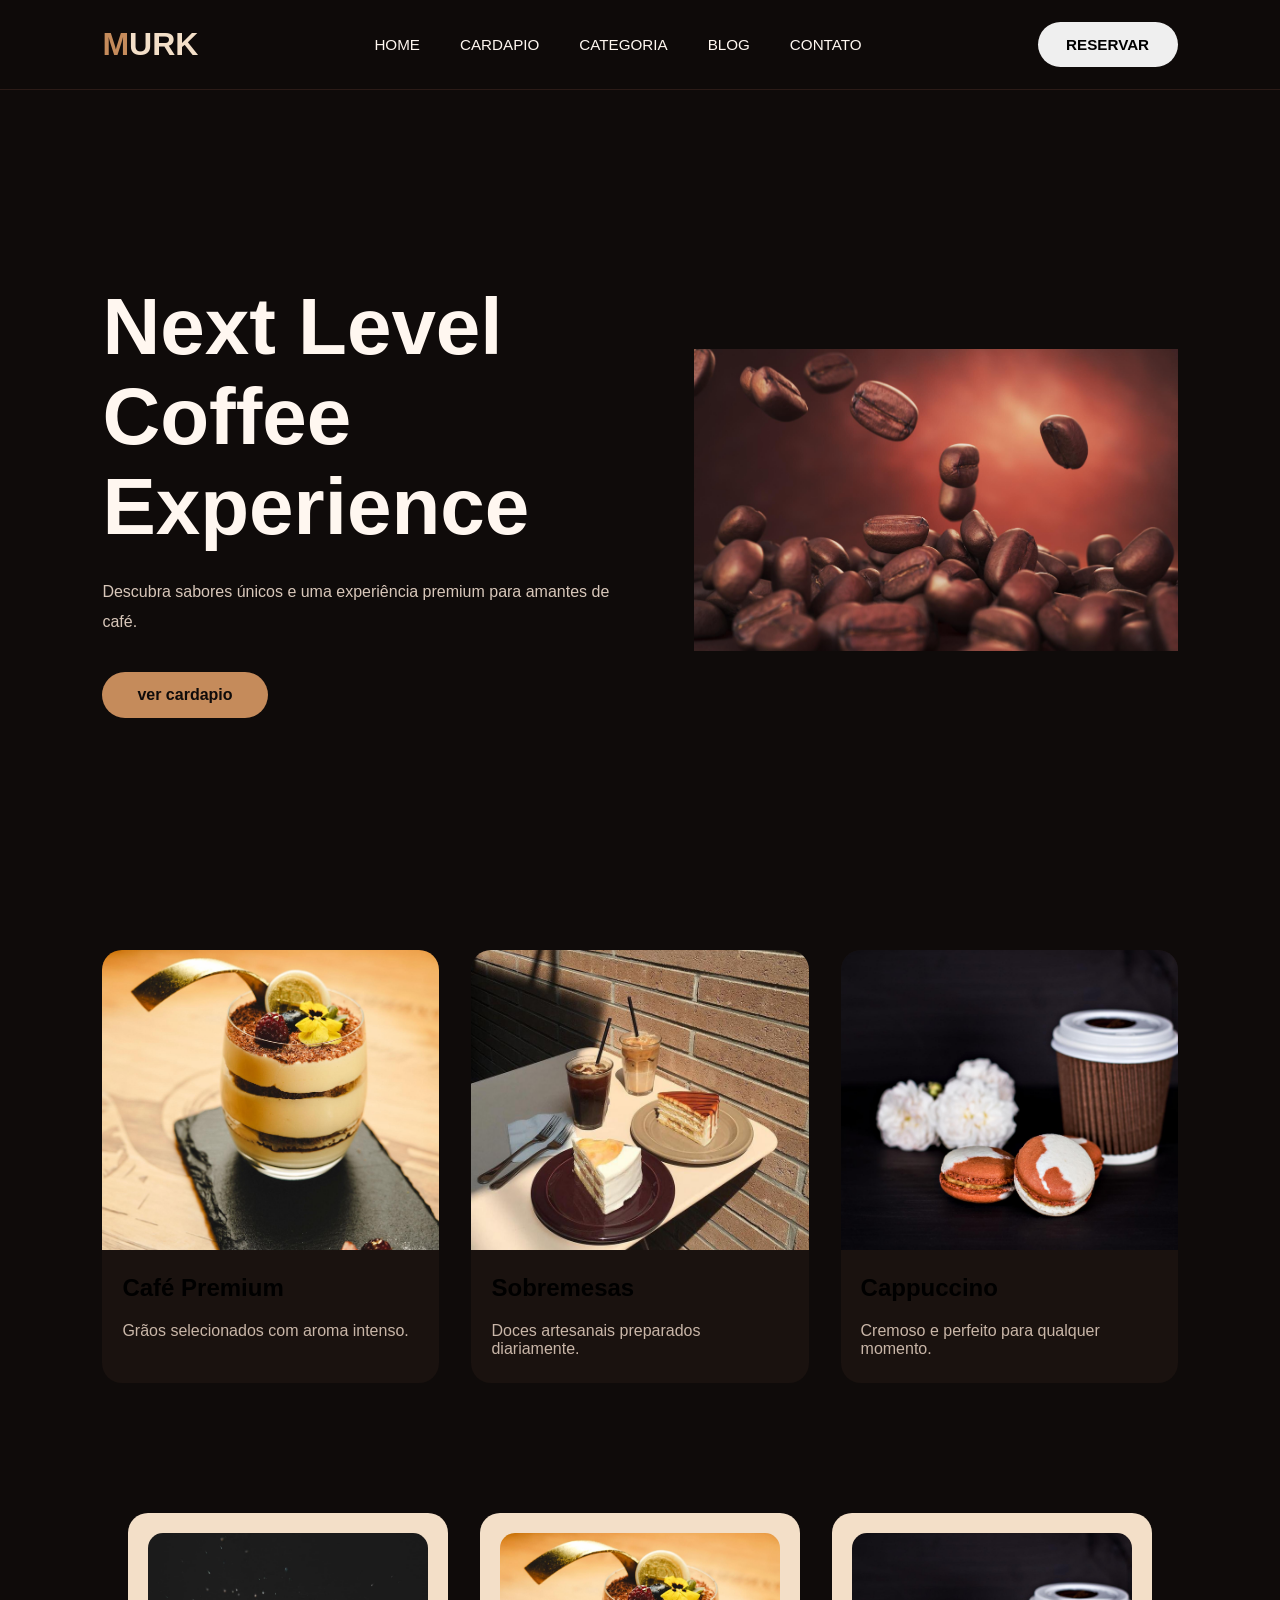
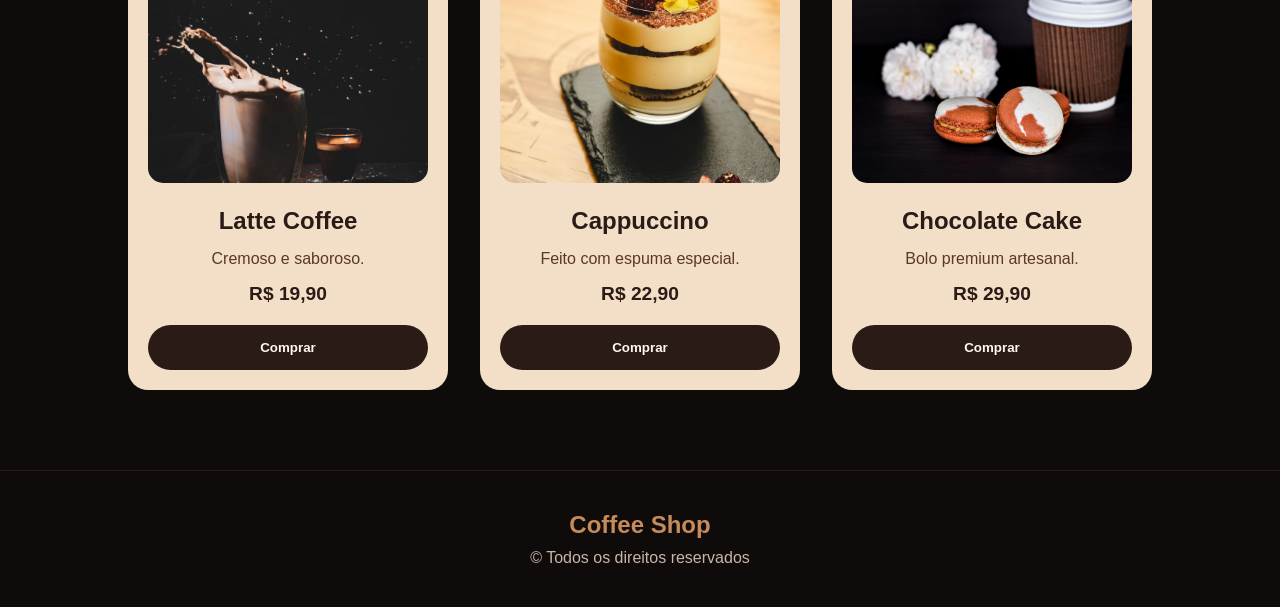
==== index.html @ 9d3856c7 "site" ====
<!DOCTYPE html>
<html lang="pt-br">
<head>
    <meta charset="UTF-8">
    <meta name="viewport" content="width=device-width, initial-scale=1.0">
    <!-- css -->
    <link rel="stylesheet" href="coffe.css">

    <link rel="shortcut icon" href="imagem/mug-saucer-solid.png" type="image/x-icon">

    <!-- fontes -->
    <link rel="preconnect" href="https://fonts.googleapis.com">
    <link rel="preconnect" href="https://fonts.gstatic.com" crossorigin>
    <link href="https://fonts.googleapis.com/css2?family=Lato:ital,wght@0,100;0,300;0,400;0,700;0,900;1,100;1,300;1,400;1,700;1,900&family=Open+Sans:ital,wght@0,300..800;1,300..800&family=Outfit:wght@100..900&family=Roboto:ital,wght@0,100..900;1,100..900&display=swap" rel="stylesheet">

    <title>COFFE SHOP | SITE OFICIAL</title>
</head>
<body>
    <!-- HEADER -->
    <header>

        <!-- Logo -->
        <div class="logo">
            <h1><span>M</span>URK</h1>
        </div>

        <!-- MENU -->
        <nav>
            <ul>
                <li><a href="#">HOME</a></li>
                <li><a href="#">CARDAPIO</a></li>
                <li><a href="#">CATEGORIA</a></li>
                <li><a href="#">BLOG</a></li>
                <li><a href="#">CONTATO</a></li>
            </ul>
        </nav>

        <!-- BOTÃO -->
        <button>RESERVAR</button>
    
    </header>

     <!-- HERO -->
        <section class="hero">

            <!-- TEXTO -->
            <div class="hero-text">
                <h2>
                    Next Level <br>
                    Coffee Experience
                </h2>

                <p> Descubra sabores únicos e uma experiência premium
                para amantes de café.</p>

                <a href="#">ver cardapio</a>
            </div>

            <!-- IMAGEM -->
            <div class="hero-img">
                <img src="./imagem/coffe01.jpg" alt="">
            </div>
        </section>

        <!-- CARDS -->
        <section class="cards">

        <!-- CARD 1 -->
        <div class="card">

            <img src="imagem/coffe04.jpg" alt="Café">

            <h3>
                Café Premium
            </h3>

            <p>
                Grãos selecionados com aroma intenso.
            </p>

        </div>

        <!-- CARD 2 -->
        <div class="card">

            <img src="imagem/coffe06.jpg" alt="Bolo">

            <h3>
                Sobremesas
            </h3>

            <p>
                Doces artesanais preparados diariamente.
            </p>

        </div>

        <!-- CARD 3 -->
        <div class="card">

            <img src="imagem/coffe03.jpg" alt="Cappuccino">

            <h3>
                Cappuccino
            </h3>

            <p>
                Cremoso e perfeito para qualquer momento.
            </p>

        </div>

    </section>

    <!-- PRODUTOS -->
    <section class="products">

        <!-- PRODUTO 1 -->
        <div class="product-card">

            <img src="imagem/coffe07.jpg" alt="Produto">

            <h3>
                Latte Coffee
            </h3>

            <p>
                Cremoso e saboroso.
            </p>

            <span>
                R$ 19,90
            </span>

            <button>
                Comprar
            </button>

        </div>

        <!-- PRODUTO 2 -->
        <div class="product-card">

            <img src="imagem/coffe04.jpg" alt="Produto">

            <h3>
                Cappuccino
            </h3>

            <p>
                Feito com espuma especial.
            </p>

            <span>
                R$ 22,90
            </span>

            <button>
                Comprar
            </button>

        </div>

        <!-- PRODUTO 3 -->
        <div class="product-card">

            <img src="imagem/coffe03.jpg" alt="Produto">

            <h3>
                Chocolate Cake
            </h3>

            <p>
                Bolo premium artesanal.
            </p>

            <span>
                R$ 29,90
            </span>

            <button>
                Comprar
            </button>

        </div>

    </section>

    <!-- FOOTER -->
    <footer>

        <h2>
            Coffee Shop
        </h2>

        <p>
            © Todos os direitos reservados
        </p>

    </footer>
</body>
</html>
---- coffe.css ----
/*RESET GLOBAL*/

*{
    margin: 0;
    padding: 0;
    box-sizing: border-box;
}

/*BODY*/
body {
    font-family: 'Poppins', sans-serif;
    background-color: #0F0B0A;
}

/*HEADER*/
header{
    width: 100%;
    height: 90px;

    display: flex;
    align-items: center;
    justify-content: space-between;

    padding: 0 8%;

    position: fixed;
    top: 0;
    left: 0;

    background-color: rgba(15, 11, 10, 0.95);

    backdrop-filter: blur(10px);

    border-bottom: 1px solid #2B1B17;

    z-index: 999;
}

/*LOGO*/
.logo h1 {
    color: #F3DFC8;
    font-size: 2rem;
    font-weight: 700;
    cursor: pointer;
}

.logo span {
    color: #C58B5B;
}

/*MENU*/
nav ul {
    display: flex;
    align-items: center;
    gap: 2.5rem;

    list-style: none;
}

nav ul li a {
    text-decoration: none;
    color: #FFF7F0;

    font-size: 0.95rem;
    font-weight: 400;

    transition: 0.4s;
}

nav ul li a:hover {
    color: #C58B5B;
}

/*BOTÃO*/
header button {
    width: 140px;
    height: 45px;

    border: none;
    border-radius: 30px;

    font-size: 0.95rem;
    font-weight: 600;

    cursor: pointer;

    transition: 0.4s;
}

header button:hover {
    transform: translateY(-3px);
    background-color: #ddb18d;
}

.hero{
    width: 100%;
    min-height: 100vh;

    display: flex;
    align-items: center;
    justify-content: space-between;

    padding: 150px 8% 50px;
}

/* TEXTO HERO */

.hero-text{
    width: 50%;
}

.hero-text h2{
    font-size: 5rem;
    line-height: 90px;

    margin-bottom: 25px;

    color: #FFF7F0;
}

.hero-text p{
    font-size: 1rem;
    line-height: 30px;

    color: #d8c7ba;

    margin-bottom: 35px;
}

.hero-text a{
    display: inline-block;

    padding: 14px 35px;

    background-color: #C58B5B;
    color: #0F0B0A;

    text-decoration: none;

    border-radius: 30px;

    font-weight: 600;

    transition: 0.4s;
}

.hero-text a:hover{
    transform: translateY(-5px);

    background-color: #ddb18d;
}

/* IMAGEM HERO */

.hero-img{
    width: 45%;

    display: flex;
    justify-content: center;
}

.hero-img img{
    width: 100%;
    max-width: 550px;

    animation: float 4s ease-in-out infinite;
}

/* ANIMAÇÃO */

@keyframes float{

    0%{
        transform: translateY(0px);
    }

    50%{
        transform: translateY(-20px);
    }

    100%{
        transform: translateY(0px);
    }

}

/* =========================
CARDS
========================= */

.cards{
    width: 100%;

    display: flex;
    justify-content: center;
    gap: 2rem;

    padding: 50px 8%;
}

/* CARD */

.card{
    width: 350px;

    background-color: #1A120F;

    border-radius: 20px;

    overflow: hidden;

    transition: 0.4s;
}

.card:hover{
    transform: translateY(-10px);
}

/* IMG CARD */

.card img{
    width: 100%;
    height: 300px;

    object-fit: cover;
}

/* TEXTO CARD */

.card h3{
    font-size: 1.5rem;

    margin: 20px;
}

.card p{
    margin: 0 20px 25px;

    color: #c9b6a8;
}

/* =========================
PRODUTOS
========================= */

.products{
    width: 100%;

    display: flex;
    justify-content: center;
    gap: 2rem;

    padding: 80px 8%;

    flex-wrap: wrap;
}

/* CARD PRODUTO */

.product-card{
    width: 320px;

    background-color: #F3DFC8;

    border-radius: 20px;

    padding: 20px;

    text-align: center;

    transition: 0.4s;
}

.product-card:hover{
    transform: translateY(-10px);
}

/* IMG PRODUTO */

.product-card img{
    width: 100%;
    height: 250px;

    object-fit: cover;

    border-radius: 15px;
}

/* TEXTO */

.product-card h3{
    margin-top: 20px;

    font-size: 1.5rem;

    color: #2B1B17;
}

.product-card p{
    margin: 15px 0;

    color: #5A3726;
}

.product-card span{
    display: block;

    margin-bottom: 20px;

    font-size: 1.2rem;
    font-weight: 700;

    color: #2B1B17;
}

/* BOTÃO */

.product-card button{
    width: 100%;
    height: 45px;

    border: none;
    border-radius: 30px;

    background-color: #2B1B17;
    color: #FFF7F0;

    font-weight: 600;

    cursor: pointer;

    transition: 0.4s;
}

.product-card button:hover{
    background-color: #5A3726;
}

/* =========================
FOOTER
========================= */

footer{
    width: 100%;

    padding: 40px 8%;

    text-align: center;

    border-top: 1px solid #2B1B17;
}

footer h2{
    margin-bottom: 10px;

    color: #C58B5B;
}

footer p{
    color: #c9b6a8;
}

/*RESPONSIVEL*/
@media(max-width: 1000px){

    .hero{
        flex-direction: column;

        text-align: center;

        gap: 4rem;
    }

    .hero-text{
        width: 100%;
    }

    .hero-img{
        width: 100%;
    }

    .hero-text h2{
        font-size: 4rem;
        line-height: 70px;
    }

    .cards{
        flex-direction: column;
        align-items: center;
    }

}

@media(max-width: 900px){

    nav{
        display: none;
    }

    header{
        padding: 0 5%;
    }

}

@media(max-width: 600px){

    .hero-text h2{
        font-size: 3rem;
        line-height: 55px;
    }

    .hero-text p{
        font-size: 0.95rem;
    }

    .card{
        width: 100%;
    }

    .product-card{
        width: 100%;
    }

}
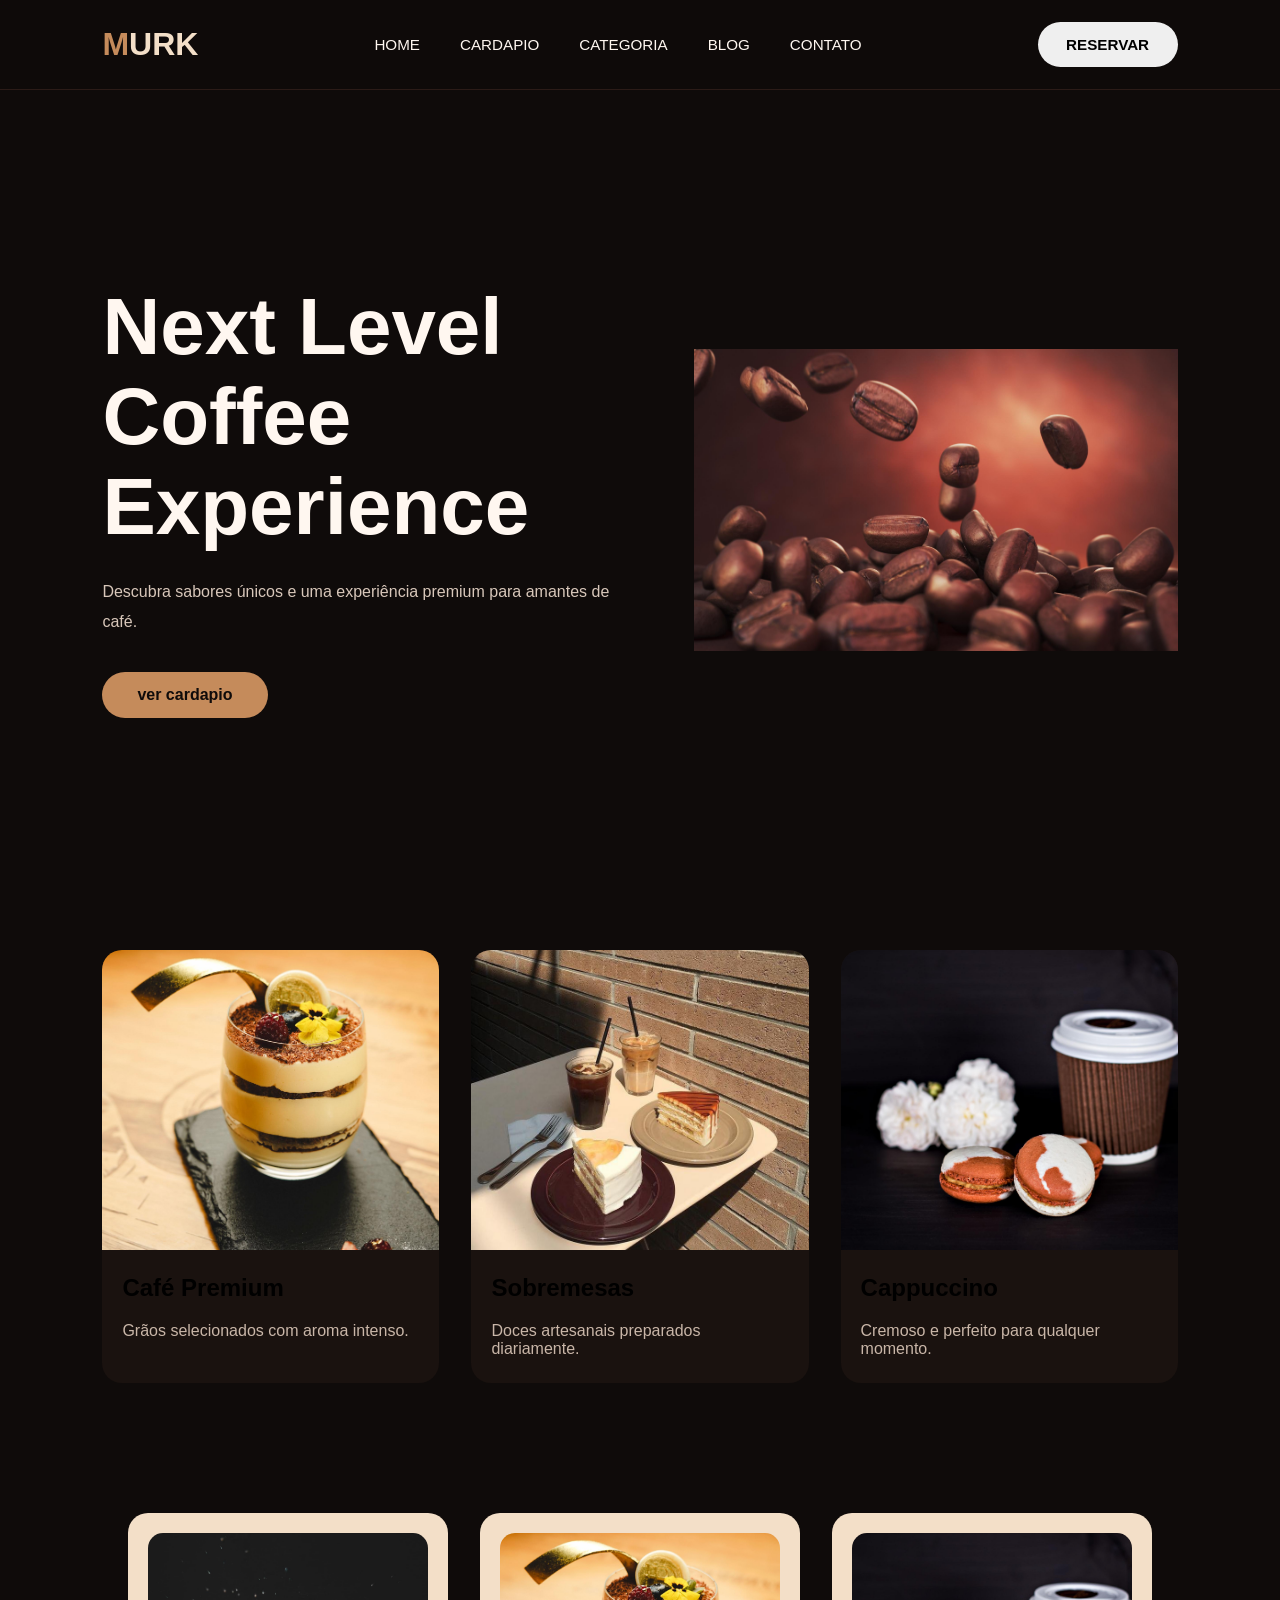
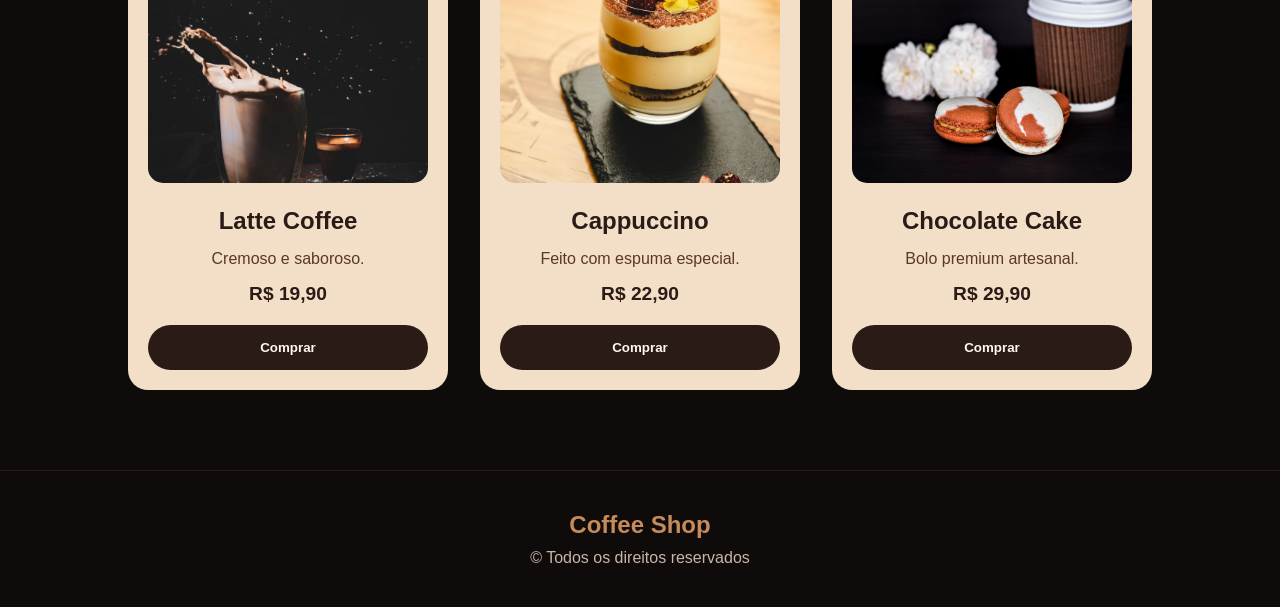
==== commit 766bc494: "site" ====
--- a/index.html
+++ b/index.html
@@ -4,7 +4,7 @@
     <meta charset="UTF-8">
     <meta name="viewport" content="width=device-width, initial-scale=1.0">
     <!-- css -->
-    <link rel="stylesheet" href="coffe.css">
+    <link rel="stylesheet" href="style.css">
 
     <link rel="shortcut icon" href="imagem/mug-saucer-solid.png" type="image/x-icon">
 
--- a/style.css
+++ b/style.css
@@ -0,0 +1,425 @@
+/*RESET GLOBAL*/
+
+*{
+    margin: 0;
+    padding: 0;
+    box-sizing: border-box;
+}
+
+/*BODY*/
+body {
+    font-family: 'Poppins', sans-serif;
+    background-color: #0F0B0A;
+}
+
+/*HEADER*/
+header{
+    width: 100%;
+    height: 90px;
+
+    display: flex;
+    align-items: center;
+    justify-content: space-between;
+
+    padding: 0 8%;
+
+    position: fixed;
+    top: 0;
+    left: 0;
+
+    background-color: rgba(15, 11, 10, 0.95);
+
+    backdrop-filter: blur(10px);
+
+    border-bottom: 1px solid #2B1B17;
+
+    z-index: 999;
+}
+
+/*LOGO*/
+.logo h1 {
+    color: #F3DFC8;
+    font-size: 2rem;
+    font-weight: 700;
+    cursor: pointer;
+}
+
+.logo span {
+    color: #C58B5B;
+}
+
+/*MENU*/
+nav ul {
+    display: flex;
+    align-items: center;
+    gap: 2.5rem;
+
+    list-style: none;
+}
+
+nav ul li a {
+    text-decoration: none;
+    color: #FFF7F0;
+
+    font-size: 0.95rem;
+    font-weight: 400;
+
+    transition: 0.4s;
+}
+
+nav ul li a:hover {
+    color: #C58B5B;
+}
+
+/*BOTÃO*/
+header button {
+    width: 140px;
+    height: 45px;
+
+    border: none;
+    border-radius: 30px;
+
+    font-size: 0.95rem;
+    font-weight: 600;
+
+    cursor: pointer;
+
+    transition: 0.4s;
+}
+
+header button:hover {
+    transform: translateY(-3px);
+    background-color: #ddb18d;
+}
+
+.hero{
+    width: 100%;
+    min-height: 100vh;
+
+    display: flex;
+    align-items: center;
+    justify-content: space-between;
+
+    padding: 150px 8% 50px;
+}
+
+/* TEXTO HERO */
+
+.hero-text{
+    width: 50%;
+}
+
+.hero-text h2{
+    font-size: 5rem;
+    line-height: 90px;
+
+    margin-bottom: 25px;
+
+    color: #FFF7F0;
+}
+
+.hero-text p{
+    font-size: 1rem;
+    line-height: 30px;
+
+    color: #d8c7ba;
+
+    margin-bottom: 35px;
+}
+
+.hero-text a{
+    display: inline-block;
+
+    padding: 14px 35px;
+
+    background-color: #C58B5B;
+    color: #0F0B0A;
+
+    text-decoration: none;
+
+    border-radius: 30px;
+
+    font-weight: 600;
+
+    transition: 0.4s;
+}
+
+.hero-text a:hover{
+    transform: translateY(-5px);
+
+    background-color: #ddb18d;
+}
+
+/* IMAGEM HERO */
+
+.hero-img{
+    width: 45%;
+
+    display: flex;
+    justify-content: center;
+}
+
+.hero-img img{
+    width: 100%;
+    max-width: 550px;
+
+    animation: float 4s ease-in-out infinite;
+}
+
+/* ANIMAÇÃO */
+
+@keyframes float{
+
+    0%{
+        transform: translateY(0px);
+    }
+
+    50%{
+        transform: translateY(-20px);
+    }
+
+    100%{
+        transform: translateY(0px);
+    }
+
+}
+
+/* =========================
+CARDS
+========================= */
+
+.cards{
+    width: 100%;
+
+    display: flex;
+    justify-content: center;
+    gap: 2rem;
+
+    padding: 50px 8%;
+}
+
+/* CARD */
+
+.card{
+    width: 350px;
+
+    background-color: #1A120F;
+
+    border-radius: 20px;
+
+    overflow: hidden;
+
+    transition: 0.4s;
+}
+
+.card:hover{
+    transform: translateY(-10px);
+}
+
+/* IMG CARD */
+
+.card img{
+    width: 100%;
+    height: 300px;
+
+    object-fit: cover;
+}
+
+/* TEXTO CARD */
+
+.card h3{
+    font-size: 1.5rem;
+
+    margin: 20px;
+}
+
+.card p{
+    margin: 0 20px 25px;
+
+    color: #c9b6a8;
+}
+
+/* =========================
+PRODUTOS
+========================= */
+
+.products{
+    width: 100%;
+
+    display: flex;
+    justify-content: center;
+    gap: 2rem;
+
+    padding: 80px 8%;
+
+    flex-wrap: wrap;
+}
+
+/* CARD PRODUTO */
+
+.product-card{
+    width: 320px;
+
+    background-color: #F3DFC8;
+
+    border-radius: 20px;
+
+    padding: 20px;
+
+    text-align: center;
+
+    transition: 0.4s;
+}
+
+.product-card:hover{
+    transform: translateY(-10px);
+}
+
+/* IMG PRODUTO */
+
+.product-card img{
+    width: 100%;
+    height: 250px;
+
+    object-fit: cover;
+
+    border-radius: 15px;
+}
+
+/* TEXTO */
+
+.product-card h3{
+    margin-top: 20px;
+
+    font-size: 1.5rem;
+
+    color: #2B1B17;
+}
+
+.product-card p{
+    margin: 15px 0;
+
+    color: #5A3726;
+}
+
+.product-card span{
+    display: block;
+
+    margin-bottom: 20px;
+
+    font-size: 1.2rem;
+    font-weight: 700;
+
+    color: #2B1B17;
+}
+
+/* BOTÃO */
+
+.product-card button{
+    width: 100%;
+    height: 45px;
+
+    border: none;
+    border-radius: 30px;
+
+    background-color: #2B1B17;
+    color: #FFF7F0;
+
+    font-weight: 600;
+
+    cursor: pointer;
+
+    transition: 0.4s;
+}
+
+.product-card button:hover{
+    background-color: #5A3726;
+}
+
+/* =========================
+FOOTER
+========================= */
+
+footer{
+    width: 100%;
+
+    padding: 40px 8%;
+
+    text-align: center;
+
+    border-top: 1px solid #2B1B17;
+}
+
+footer h2{
+    margin-bottom: 10px;
+
+    color: #C58B5B;
+}
+
+footer p{
+    color: #c9b6a8;
+}
+
+/*RESPONSIVEL*/
+@media(max-width: 1000px){
+
+    .hero{
+        flex-direction: column;
+
+        text-align: center;
+
+        gap: 4rem;
+    }
+
+    .hero-text{
+        width: 100%;
+    }
+
+    .hero-img{
+        width: 100%;
+    }
+
+    .hero-text h2{
+        font-size: 4rem;
+        line-height: 70px;
+    }
+
+    .cards{
+        flex-direction: column;
+        align-items: center;
+    }
+
+}
+
+@media(max-width: 900px){
+
+    nav{
+        display: none;
+    }
+
+    header{
+        padding: 0 5%;
+    }
+
+}
+
+@media(max-width: 600px){
+
+    .hero-text h2{
+        font-size: 3rem;
+        line-height: 55px;
+    }
+
+    .hero-text p{
+        font-size: 0.95rem;
+    }
+
+    .card{
+        width: 100%;
+    }
+
+    .product-card{
+        width: 100%;
+    }
+
+}
